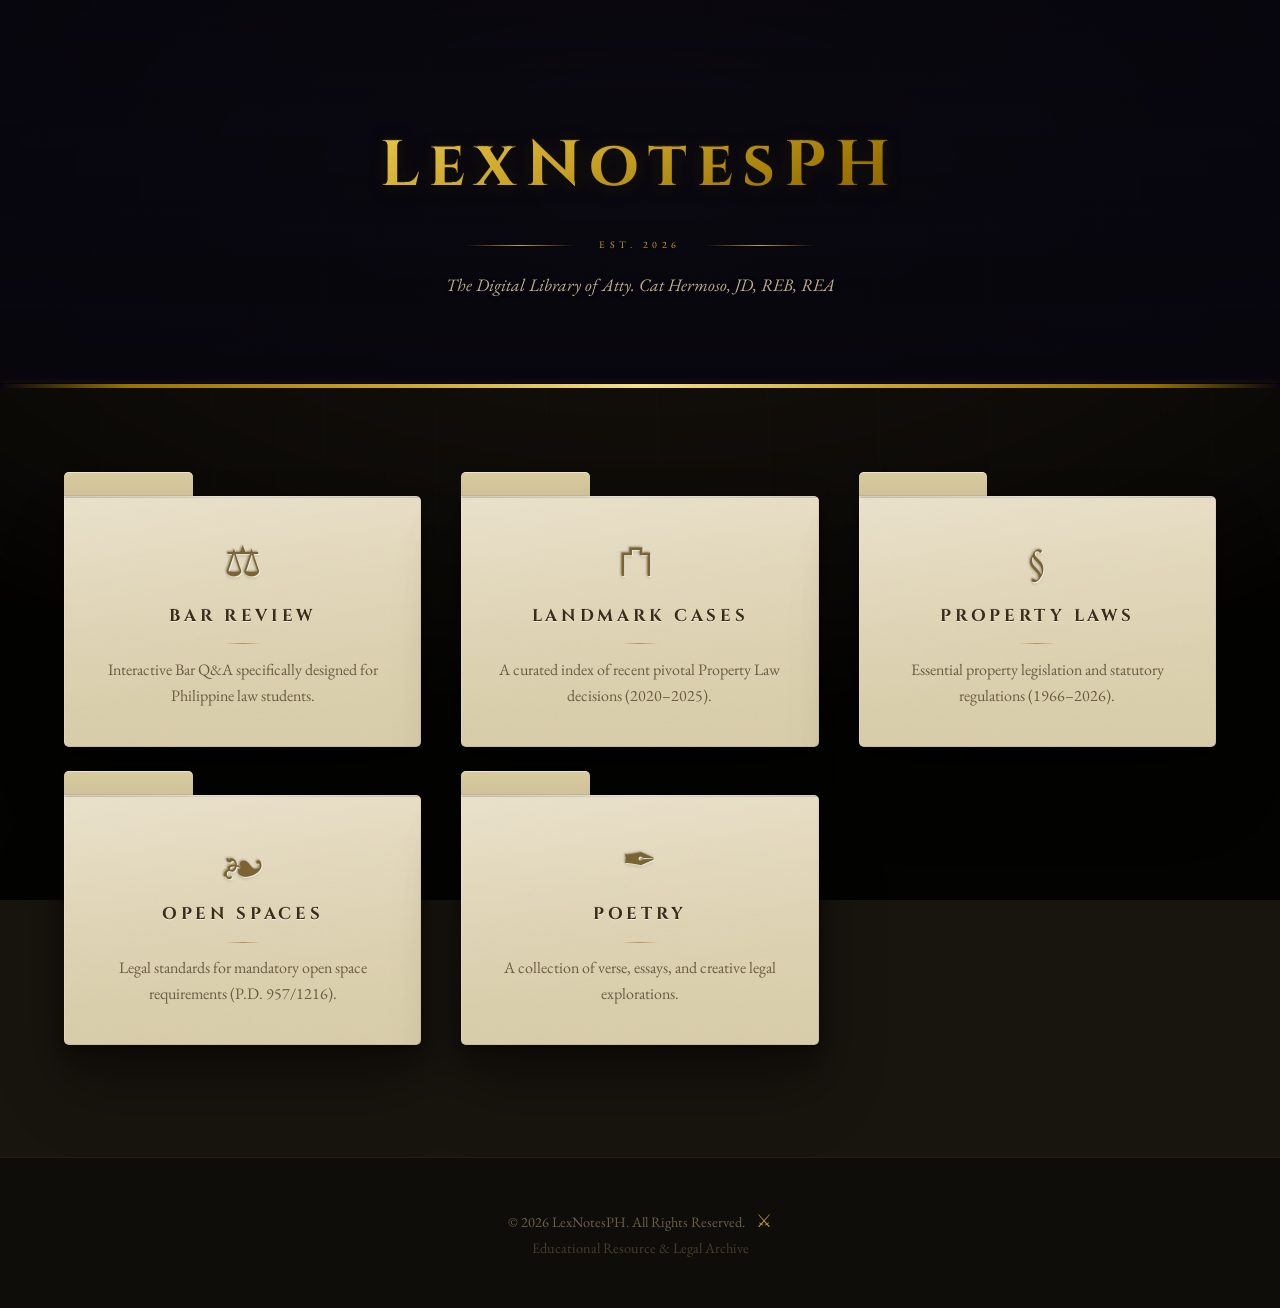
==== index.html @ f94a7c62 "Add files via upload" ====
<!DOCTYPE html>
<html lang="en">
<head>
<meta charset="UTF-8">
<meta name="viewport" content="width=device-width, initial-scale=1.0">
<title>LexNotesPH — Atty. Cat Hermoso</title>

<link rel="preconnect" href="https://fonts.googleapis.com">
<link rel="preconnect" href="https://fonts.gstatic.com" crossorigin>
<link href="https://fonts.googleapis.com/css2?family=Cinzel:wght@700&family=EB+Garamond:ital,wght@0,400;0,600;1,400&display=swap" rel="stylesheet">

<style>
/* --- DESIGN SYSTEM --- */
:root {
  --primary-dark: #060510;
  --gold: #9a7200;
  --gold-mid: #c9a227;
  --gold-light: #e8c84a;
  --gold-specular: #f5e08a;
  --text: #2c2418;
  --text-muted: #6b5d44;
  --bg: #18140e;
  --folder-body: #e4d9bc;
  --folder-tab: #cfc099;
  --folder-crease: #b8a97a;
  --font-header: 'Cinzel', serif;
  --font-body: 'EB Garamond', serif;
  --transition: all 0.45s cubic-bezier(0.165, 0.84, 0.44, 1);
}

* { box-sizing: border-box; margin: 0; padding: 0; }

/* --- BASE: MAHOGANY DESK SURFACE --- */
body {
  font-family: var(--font-body);
  background-color: var(--bg);
  color: var(--text);
  line-height: 1.7;
  display: flex;
  flex-direction: column;
  min-height: 100vh;
  align-items: center;
  position: relative;
}

/* Wood grain simulation: subtle angled lines */
body::before {
  content: "";
  position: fixed;
  inset: 0;
  pointer-events: none;
  z-index: 0;
  background:
    repeating-linear-gradient(
      89deg,
      transparent 0px,
      transparent 58px,
      rgba(0,0,0,0.06) 58px,
      rgba(0,0,0,0.06) 59px,
      transparent 59px,
      transparent 110px,
      rgba(255,255,255,0.015) 110px,
      rgba(255,255,255,0.015) 111px
    ),
    repeating-linear-gradient(
      91deg,
      transparent 0px,
      transparent 140px,
      rgba(0,0,0,0.04) 140px,
      rgba(0,0,0,0.04) 141px
    );
}

/* Spotlight vignette — light source from above center */
body::after {
  content: "";
  position: fixed;
  inset: 0;
  pointer-events: none;
  z-index: 0;
  background: radial-gradient(
    ellipse 80% 60% at 50% 20%,
    rgba(60,45,20,0.0) 0%,
    rgba(0,0,0,0.55) 80%,
    rgba(0,0,0,0.85) 100%
  );
}

main {
  padding: 5rem 24px 7rem;
  width: 100%;
  max-width: 1200px;
  position: relative;
  z-index: 1;
}

/* --- HEADER: LIBRARY PHOTO + GOLD SEAL --- */
header {
  text-align: center;
  width: 100%;
  padding: 7rem 2rem 5.5rem;
  position: relative;
  overflow: hidden;
  z-index: 1;
}

/* Real photo layer */
header .header-bg {
  position: absolute;
  inset: 0;
  background:
    url('https://images.unsplash.com/photo-1481627834876-b7833e8f5570?auto=format&fit=crop&w=1920&q=80')
    center / cover no-repeat;
  z-index: 0;
}

/* Cinematic dark overlay with warm low-light tint */
header .header-bg::after {
  content: '';
  position: absolute;
  inset: 0;
  background:
    linear-gradient(
      to bottom,
      rgba(4,3,18,0.60) 0%,
      rgba(6,5,16,0.78) 60%,
      rgba(8,6,14,0.92) 100%
    );
}

header .header-content {
  position: relative;
  z-index: 1;
}

/* Beveled gold rule at bottom of header */
header::after {
  content: '';
  position: absolute;
  bottom: 0; left: 0; right: 0;
  z-index: 2;
  height: 4px;
  background: linear-gradient(
    to right,
    transparent 0%,
    var(--gold) 10%,
    var(--gold-mid) 30%,
    var(--gold-specular) 50%,
    var(--gold-mid) 70%,
    var(--gold) 90%,
    transparent 100%
  );
  box-shadow:
    0 -1px 0 rgba(0,0,0,0.6),
    0 2px 10px rgba(200,162,39,0.25);
}

/* Metallic foil title */
header h1 {
  font-family: var(--font-header);
  font-size: clamp(2.6rem, 6vw, 4rem);
  margin-bottom: 0.4rem;
  letter-spacing: 0.15em;
  background: linear-gradient(
    160deg,
    var(--gold-specular)  0%,
    var(--gold-light)     25%,
    var(--gold-mid)       45%,
    var(--gold)           65%,
    #6b4e00               85%,
    var(--gold-mid)       100%
  );
  -webkit-background-clip: text;
  -webkit-text-fill-color: transparent;
  /* Debossed shadow pair */
  filter:
    drop-shadow(0 3px 8px rgba(0,0,0,0.9))
    drop-shadow(0 -1px 0 rgba(255,220,80,0.15));
}

header p {
  color: #bdb090;
  font-style: italic;
  font-size: 1.1rem;
  max-width: 560px;
  margin: 0 auto;
  text-shadow: 0 1px 4px rgba(0,0,0,0.8);
}

.ornament {
  display: flex;
  align-items: center;
  justify-content: center;
  gap: 1.5rem;
  margin: 1rem auto;
}

.ornament::before, .ornament::after {
  content: '';
  display: block;
  width: 110px;
  height: 1px;
  background: linear-gradient(to right, transparent, var(--gold-mid), transparent);
  box-shadow: 0 1px 0 rgba(0,0,0,0.4);
}

.ornament span {
  font-size: 0.62rem;
  letter-spacing: 0.45em;
  color: var(--gold-mid);
  text-shadow: 0 1px 2px rgba(0,0,0,0.6);
}

/* --- GRID --- */
.hub-grid {
  display: grid;
  grid-template-columns: repeat(auto-fit, minmax(290px, 1fr));
  gap: 3rem 2.5rem;
  /* Padding-top gives space for the folder tabs */
  padding-top: 1.8rem;
}

/* --- FOLDER CARDS --- */
.card {
  text-decoration: none;
  color: inherit;
  display: flex;
  flex-direction: column;
  align-items: center;
  text-align: center;
  padding: 2.8rem 2rem 2.4rem;
  position: relative;
  transition: var(--transition);
  border-radius: 0 5px 5px 5px;

  /* Manila folder body color with a warm gradient for paper curl */
  background:
    linear-gradient(
      170deg,
      rgba(255,255,255,0.22) 0%,
      rgba(255,255,255,0.06) 40%,
      transparent 70%
    ),
    /* Paper grain noise via inline SVG data URI */
    url("data:image/svg+xml,%3Csvg xmlns='http://www.w3.org/2000/svg' width='200' height='200'%3E%3Cfilter id='n' x='0' y='0'%3E%3CfeTurbulence type='fractalNoise' baseFrequency='0.85' numOctaves='4' stitchTiles='stitch'/%3E%3CfeColorMatrix type='saturate' values='0'/%3E%3C/filter%3E%3Crect width='200' height='200' filter='url(%23n)' opacity='0.055'/%3E%3C/svg%3E"),
    linear-gradient(180deg, var(--folder-body) 0%, #d8cca8 100%);

  /* Multi-layer shadow: ambient + key light from upper-left + long cast shadow on desk */
  box-shadow:
    inset 0  1px 0   rgba(255,255,255,0.55),
    inset 0 -1px 0   rgba(0,0,0,0.08),
    inset 1px 0 0    rgba(255,255,255,0.2),
    inset -1px 0 0   rgba(0,0,0,0.05),
    0  1px  2px rgba(0,0,0,0.18),
    0  4px  8px rgba(0,0,0,0.22),
    0 14px 28px rgba(0,0,0,0.30),
    0 30px 55px rgba(0,0,0,0.22),
    0 50px 80px rgba(0,0,0,0.12);
}

/* Folder tab */
.card::before {
  content: '';
  position: absolute;
  top: -24px;
  left: 0;
  width: 36%;
  height: 24px;
  border-radius: 5px 5px 0 0;
  background: linear-gradient(
    to bottom,
    #d8cc9e 0%,
    var(--folder-tab) 100%
  );
  box-shadow:
    0 -3px 6px rgba(0,0,0,0.20),
    inset 0 1px 0 rgba(255,255,255,0.5),
    inset 0 -1px 0 rgba(0,0,0,0.06);
}

/* Fold crease line at top of card body */
.card::after {
  content: '';
  position: absolute;
  top: 0; left: 0; right: 0;
  height: 2px;
  background: linear-gradient(
    to right,
    rgba(0,0,0,0.14),
    rgba(0,0,0,0.06) 50%,
    rgba(0,0,0,0.14)
  );
  border-radius: 5px 5px 0 0;
}

.card:hover {
  transform: translateY(-14px) rotate(-0.6deg);
  box-shadow:
    inset 0  1px 0   rgba(255,255,255,0.55),
    inset 0 -1px 0   rgba(0,0,0,0.08),
    0  2px  4px rgba(0,0,0,0.18),
    0  8px 18px rgba(0,0,0,0.25),
    0 24px 50px rgba(0,0,0,0.32),
    0 48px 80px rgba(0,0,0,0.22),
    0 70px 100px rgba(0,0,0,0.12);
}

/* --- ENGRAVED ICONS --- */
.icon {
  font-size: 2.6rem;
  display: block;
  margin-bottom: 1.2rem;
  line-height: 1;
  font-style: normal;
  color: #7a6432;
  /* Engraved: pressed into paper */
  text-shadow:
     1px  1px 1px rgba(255,255,255,0.75),
    -1px -1px 2px rgba(0,0,0,0.30),
     0px  2px 3px rgba(0,0,0,0.15);
  filter: none;
  transition: var(--transition);
  user-select: none;
}

.card:hover .icon {
  color: #5c4820;
  text-shadow:
     2px  2px 2px rgba(255,255,255,0.65),
    -1px -1px 3px rgba(0,0,0,0.40),
     0px  3px 5px rgba(0,0,0,0.20);
  transform: scale(1.08);
}

/* --- CARD LABELS --- */
.card h2 {
  font-family: var(--font-header);
  font-size: 1.05rem;
  margin-bottom: 0;
  color: #3a2d18;
  text-transform: uppercase;
  letter-spacing: 0.22em;
  /* Subtle embossed heading */
  text-shadow:
     0  1px 0 rgba(255,255,255,0.65),
     0 -1px 0 rgba(0,0,0,0.08);
}

.card-divider {
  width: 36px;
  height: 1px;
  margin: 0.8rem auto;
  background: linear-gradient(to right, transparent, #b09060, transparent);
}

.card p {
  color: var(--text-muted);
  font-size: 1rem;
  line-height: 1.6;
}

/* --- FOOTER --- */
footer {
  margin-top: auto;
  text-align: center;
  padding: 3rem 2rem;
  width: 100%;
  color: #6a5e48;
  border-top: 1px solid rgba(160,120,0,0.15);
  background: rgba(0,0,0,0.35);
  position: relative;
  z-index: 1;
  font-size: 0.9rem;
}

/* --- RESPONSIVE --- */

/* Tablet */
@media (max-width: 900px) {
  .hub-grid {
    grid-template-columns: repeat(auto-fit, minmax(min(260px, 100%), 1fr));
    gap: 2.5rem 1.8rem;
  }
}

/* Mobile */
@media (max-width: 768px) {
  header { padding: 4rem 1.2rem 3.5rem; }

  /* Fix 1: Lighten overlay so photo shows through on short mobile header */
  header .header-bg::after {
    background: linear-gradient(
      to bottom,
      rgba(4,3,18,0.45) 0%,
      rgba(6,5,16,0.60) 60%,
      rgba(8,6,14,0.72) 100%
    );
  }
  .ornament::before, .ornament::after { width: 48px; }

  .hub-grid {
    /* Single column on most phones */
    grid-template-columns: 1fr;
    gap: 2.2rem;
    padding-top: 1.6rem;
    max-width: 420px;
    margin: 0 auto;
  }

  .card {
    padding: 2.2rem 1.5rem 2rem;
    border-radius: 0 4px 4px 4px;
  }

  .card::before {
    width: 42%;
    height: 20px;
    top: -20px;
  }

  .icon { font-size: 2.2rem; }
  .card h2 { font-size: 0.95rem; letter-spacing: 0.18em; }
  .card p { font-size: 0.95rem; }
}

/* Fix 2: Dark mode OS + mobile — brighten photo and fix dark brown title */
@media (prefers-color-scheme: dark) and (max-width: 768px) {
  header .header-bg {
    filter: brightness(1.25);
  }

  /* Replace dark-bottomed gradient with a fully luminous gold — removes the muddy #6b4e00 stop */
  header h1 {
    background: linear-gradient(
      160deg,
      #fff5c0           0%,
      var(--gold-specular) 20%,
      var(--gold-light)    45%,
      var(--gold-mid)      70%,
      var(--gold-light)   100%
    );
    -webkit-background-clip: text;
    -webkit-text-fill-color: transparent;
    filter:
      drop-shadow(0 2px 8px rgba(0,0,0,0.95))
      drop-shadow(0 -1px 0 rgba(255,230,100,0.35));
  }
}

/* Small phones */
@media (max-width: 420px) {
  main { padding: 4rem 14px 5rem; }
  header p { font-size: 0.98rem; }

  .hub-grid { gap: 2rem; }

  .card {
    padding: 2rem 1.2rem 1.8rem;
    /* Reduce long cast shadow on small screens for performance */
    box-shadow:
      inset 0  1px 0   rgba(255,255,255,0.55),
      inset 0 -1px 0   rgba(0,0,0,0.08),
      0  1px  2px rgba(0,0,0,0.18),
      0  6px 14px rgba(0,0,0,0.25),
      0 18px 36px rgba(0,0,0,0.28);
  }
}

/* Touch devices — swap hover lift for active press */
@media (hover: none) {
  .card:hover {
    transform: none;
    box-shadow:
      inset 0  1px 0   rgba(255,255,255,0.55),
      inset 0 -1px 0   rgba(0,0,0,0.08),
      0  1px  2px rgba(0,0,0,0.18),
      0  4px  8px rgba(0,0,0,0.22),
      0 14px 28px rgba(0,0,0,0.30),
      0 30px 55px rgba(0,0,0,0.22),
      0 50px 80px rgba(0,0,0,0.12);
  }

  .card:active {
    transform: scale(0.97);
    box-shadow:
      inset 0  1px 0   rgba(255,255,255,0.45),
      0  1px  3px rgba(0,0,0,0.3),
      0  6px 14px rgba(0,0,0,0.28);
    transition: all 0.15s ease;
  }

  .card:hover .icon { transform: none; }
  .card:hover .icon { filter: none; }
}
</style>
</head>
<body>

<header>
  <div class="header-bg"></div>
  <div class="header-content">
    <h1>LexNotesPH</h1>
    <div class="ornament">
      <span>EST. 2026</span>
    </div>
    <p>The Digital Library of Atty. Cat Hermoso, JD, REB, REA</p>
  </div>
</header>

<main>
  <div class="hub-grid">

    <a href="/bar-review/" class="card">
      <div class="icon">⚖</div>
      <h2>Bar Review</h2>
      <div class="card-divider"></div>
      <p>Interactive Bar Q&A specifically designed for Philippine law students.</p>
    </a>

    <a href="/landmark-cases/" class="card">
      <div class="icon">⛫</div>
      <h2>Landmark Cases</h2>
      <div class="card-divider"></div>
      <p>A curated index of recent pivotal Property Law decisions (2020–2025).</p>
    </a>

    <a href="/property-laws/" class="card">
      <div class="icon">§</div>
      <h2>Property Laws</h2>
      <div class="card-divider"></div>
      <p>Essential property legislation and statutory regulations (1966–2026).</p>
    </a>

    <a href="/open-space/" class="card">
      <div class="icon">❧</div>
      <h2>Open Spaces</h2>
      <div class="card-divider"></div>
      <p>Legal standards for mandatory open space requirements (P.D. 957/1216).</p>
    </a>

    <a href="/poetry/" class="card">
      <div class="icon">✒</div>
      <h2>Poetry</h2>
      <div class="card-divider"></div>
      <p>A collection of verse, essays, and creative legal explorations.</p>
    </a>

  </div>
</main>

<footer>
  <p>&copy; 2026 LexNotesPH. All Rights Reserved. <a href="/epstein-files/index.html" style="opacity: 0.9; text-decoration: none; transition: all 0.3s ease; display: inline-block; font-size: 1.1rem; margin-left: 0.4em; color: var(--gold-mid);" onmouseover="this.style.opacity='1'; this.style.transform='scale(1.2)';" onmouseout="this.style.opacity='0.9'; this.style.transform='scale(1)';" title="Fiat justitia ruat caelum">⚔</a><br>
  <span style="opacity: 0.6;">Educational Resource &amp; Legal Archive</span></p>
</footer>

</body>
</html>
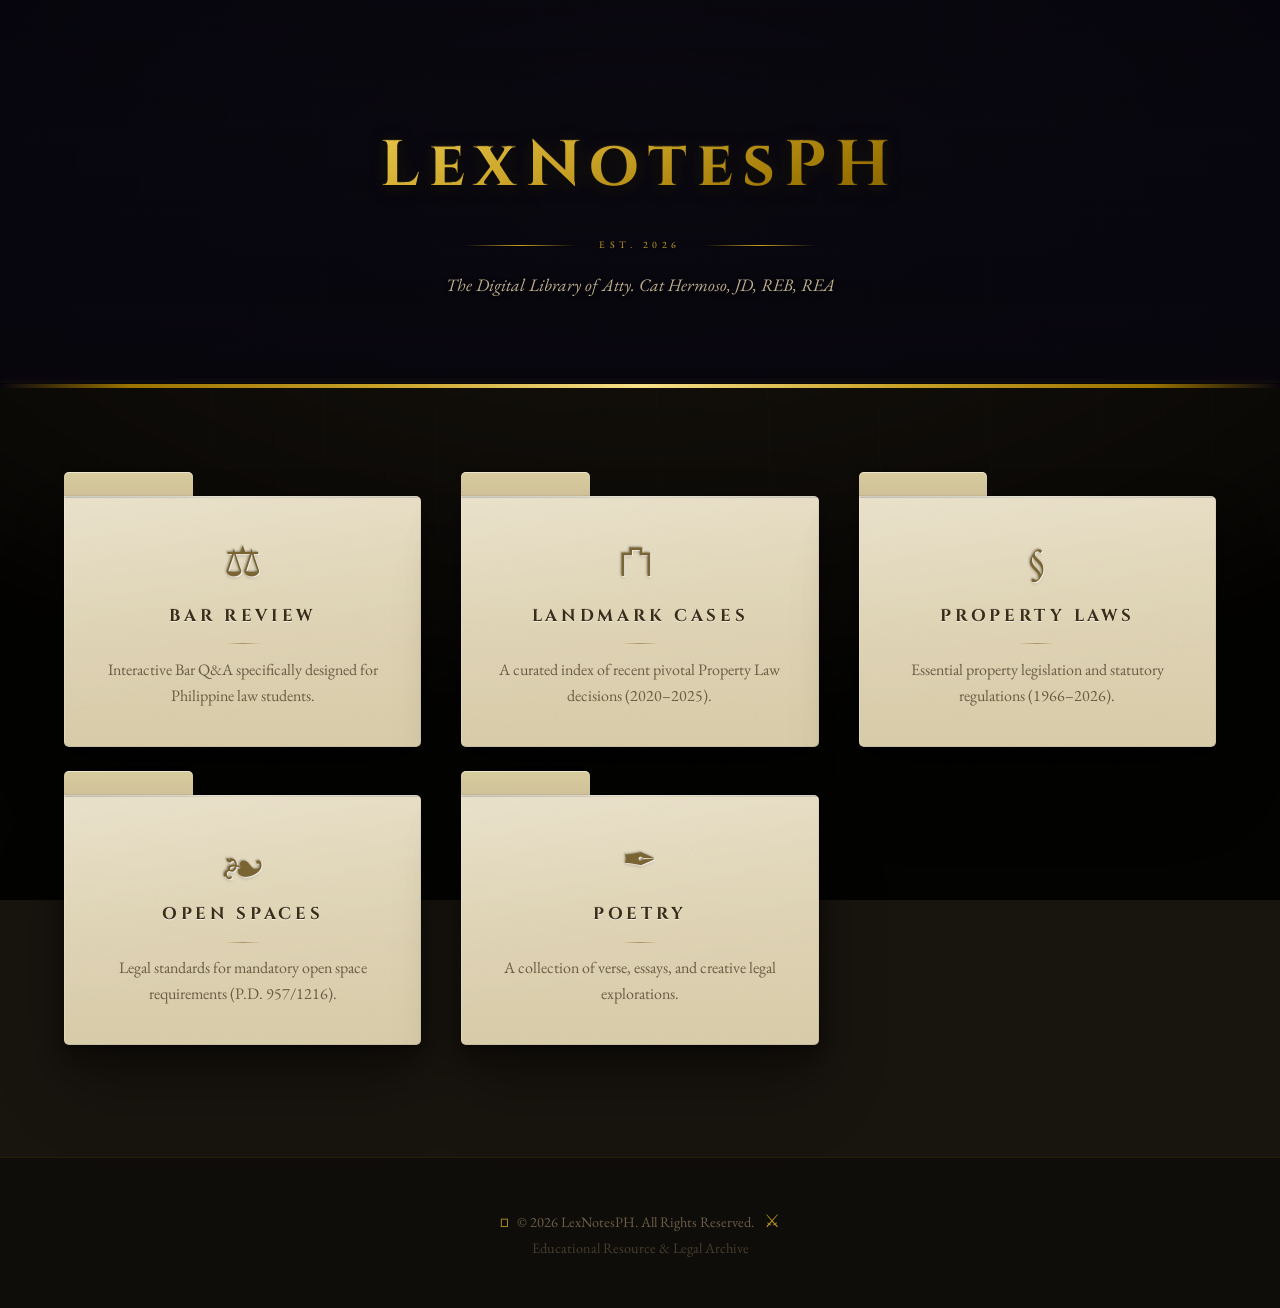
==== commit 00d3e3ee: "Add files via upload" ====
--- a/index.html
+++ b/index.html
@@ -549,7 +549,7 @@
 </main>
 
 <footer>
-  <p>&copy; 2026 LexNotesPH. All Rights Reserved. <a href="/epstein-files/index.html" style="opacity: 0.9; text-decoration: none; transition: all 0.3s ease; display: inline-block; font-size: 1.1rem; margin-left: 0.4em; color: var(--gold-mid);" onmouseover="this.style.opacity='1'; this.style.transform='scale(1.2)';" onmouseout="this.style.opacity='0.9'; this.style.transform='scale(1)';" title="Fiat justitia ruat caelum">⚔</a><br>
+  <p><a href="/egypt-timeline/index.html" style="opacity: 0.9; text-decoration: none; transition: all 0.3s ease; display: inline-block; font-size: 1.1rem; margin-right: 0.4em; color: var(--gold-mid);" onmouseover="this.style.opacity='1'; this.style.transform='scale(1.2)';" onmouseout="this.style.opacity='0.9'; this.style.transform='scale(1)';" title="𓋹">𓋹</a>&copy; 2026 LexNotesPH. All Rights Reserved. <a href="/epstein-files/index.html" style="opacity: 0.9; text-decoration: none; transition: all 0.3s ease; display: inline-block; font-size: 1.1rem; margin-left: 0.4em; color: var(--gold-mid);" onmouseover="this.style.opacity='1'; this.style.transform='scale(1.2)';" onmouseout="this.style.opacity='0.9'; this.style.transform='scale(1)';" title="Fiat justitia ruat caelum">⚔</a><br>
   <span style="opacity: 0.6;">Educational Resource &amp; Legal Archive</span></p>
 </footer>
 
